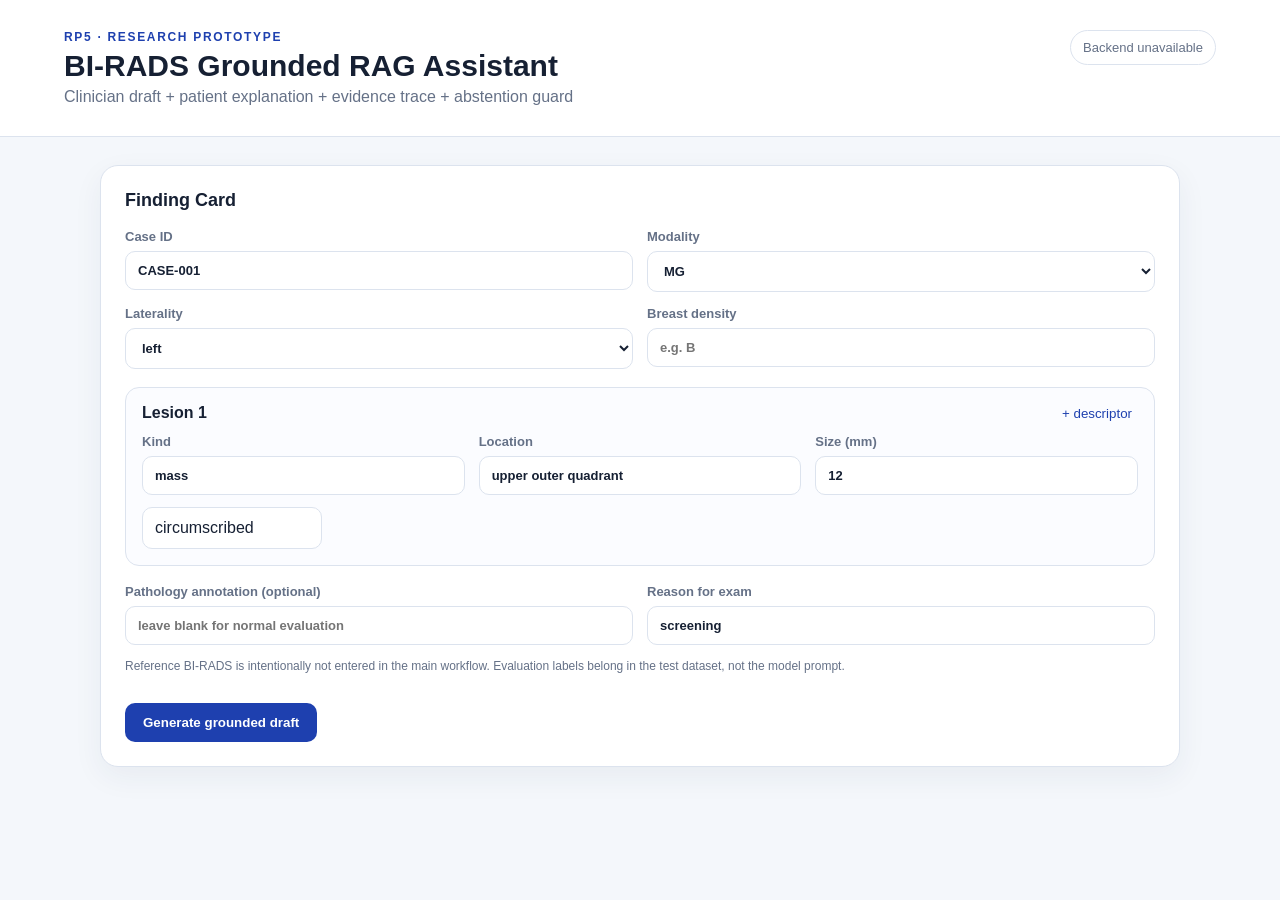
==== static/index.html @ a053dea3 "Initial project upload" ====
<!doctype html>
<html lang="en">
<head>
  <meta charset="utf-8">
  <meta name="viewport" content="width=device-width, initial-scale=1">
  <title>RP5 | BI-RADS Grounded RAG</title>
  <link rel="stylesheet" href="/static/styles.css">
</head>
<body>
<header class="topbar">
  <div>
    <div class="eyebrow">RP5 · RESEARCH PROTOTYPE</div>
    <h1>BI-RADS Grounded RAG Assistant</h1>
    <p>Clinician draft + patient explanation + evidence trace + abstention guard</p>
  </div>
  <div id="status" class="status">Checking backend…</div>
</header>

<main class="shell">
  <section class="panel">
    <div class="panel-title">Finding Card</div>
    <div class="grid two">
      <label>Case ID<input id="case_id" value="CASE-001"></label>
      <label>Modality<select id="modality"><option>MG</option><option>US</option><option>MRI</option></select></label>
      <label>Laterality<select id="laterality"><option>left</option><option>right</option><option>bilateral</option></select></label>
      <label>Breast density<input id="density" placeholder="e.g. B"></label>
    </div>
    <div class="lesion-card">
      <div class="lesion-head"><span>Lesion 1</span><button id="addDesc" type="button">+ descriptor</button></div>
      <div class="grid three">
        <label>Kind<input id="kind" value="mass"></label>
        <label>Location<input id="location" value="upper outer quadrant"></label>
        <label>Size (mm)<input id="size" type="number" step="0.1" value="12"></label>
      </div>
      <div id="descriptors" class="chips">
        <input class="desc" value="circumscribed">
      </div>
    </div>
    <div class="grid two">
      <label>Pathology annotation (optional)<input id="pathology" placeholder="leave blank for normal evaluation"></label>
      <label>Reason for exam<input id="reason" value="screening"></label>
    </div>
    <p class="hint">Reference BI-RADS is intentionally not entered in the main workflow. Evaluation labels belong in the test dataset, not the model prompt.</p>
    <button id="run" class="primary">Generate grounded draft</button>
  </section>

  <section id="result" class="panel hidden"></section>
</main>
<script src="/static/app.js"></script>
</body>
</html>
---- static/styles.css ----
:root{--bg:#f4f7fb;--panel:#fff;--ink:#162033;--muted:#657187;--border:#dce3ee;--accent:#1e40af;--danger:#b42318;--ok:#176b4b;--soft:#eef4ff}
*{box-sizing:border-box}body{margin:0;background:var(--bg);font-family:Inter,Segoe UI,Arial,sans-serif;color:var(--ink)}
.topbar{display:flex;justify-content:space-between;gap:24px;align-items:flex-start;padding:30px 5vw;background:#fff;border-bottom:1px solid var(--border)}
.eyebrow{font-size:12px;letter-spacing:.14em;color:var(--accent);font-weight:700}.topbar h1{margin:5px 0;font-size:30px}.topbar p{margin:0;color:var(--muted)}
.status{padding:9px 12px;border:1px solid var(--border);border-radius:999px;color:var(--muted);font-size:13px}.shell{max-width:1120px;margin:28px auto;padding:0 20px}.panel{background:var(--panel);border:1px solid var(--border);border-radius:18px;padding:24px;box-shadow:0 10px 30px rgba(35,54,86,.06);margin-bottom:20px}.panel-title{font-size:18px;font-weight:700;margin-bottom:18px}.grid{display:grid;gap:14px}.two{grid-template-columns:1fr 1fr}.three{grid-template-columns:1fr 1fr 1fr}label{display:flex;flex-direction:column;gap:7px;font-size:13px;color:var(--muted);font-weight:600}input,select{width:100%;padding:11px 12px;border:1px solid var(--border);border-radius:10px;font:inherit;color:var(--ink);background:#fff}.lesion-card{margin:18px 0;padding:16px;border:1px solid var(--border);border-radius:14px;background:#fbfcff}.lesion-head{display:flex;justify-content:space-between;align-items:center;margin-bottom:12px;font-weight:700}.lesion-head button{border:0;background:transparent;color:var(--accent);cursor:pointer}.chips{display:flex;gap:8px;flex-wrap:wrap;margin-top:12px}.chips .desc{width:180px}.hint{font-size:12px;line-height:1.5;color:var(--muted)}button.primary{margin-top:16px;padding:12px 18px;border:0;border-radius:10px;background:var(--accent);color:white;font-weight:700;cursor:pointer}.hidden{display:none}.result-grid{display:grid;grid-template-columns:1.1fr .9fr;gap:18px}.card{border:1px solid var(--border);border-radius:14px;padding:16px;background:#fff}.card h3{margin:0 0 10px;font-size:15px}.metric-row{display:grid;grid-template-columns:repeat(4,1fr);gap:10px;margin-bottom:18px}.metric{background:var(--soft);border-radius:12px;padding:12px}.metric span{display:block;font-size:11px;color:var(--muted)}.metric b{font-size:18px}.good{color:var(--ok)}.bad{color:var(--danger)}pre{white-space:pre-wrap;word-break:break-word;background:#0f172a;color:#e5eefc;padding:14px;border-radius:10px;font-size:12px;line-height:1.55;overflow:auto}.cite{padding:10px;border-left:3px solid var(--accent);background:#f7f9fd;margin-bottom:8px;border-radius:6px}.abstain{border:1px solid #f3c2be;background:#fff6f5}.abstain h2{color:var(--danger)}
@media (max-width:800px){.topbar{display:block}.status{margin-top:14px;display:inline-block}.two,.three,.result-grid,.metric-row{grid-template-columns:1fr}.topbar h1{font-size:24px}}
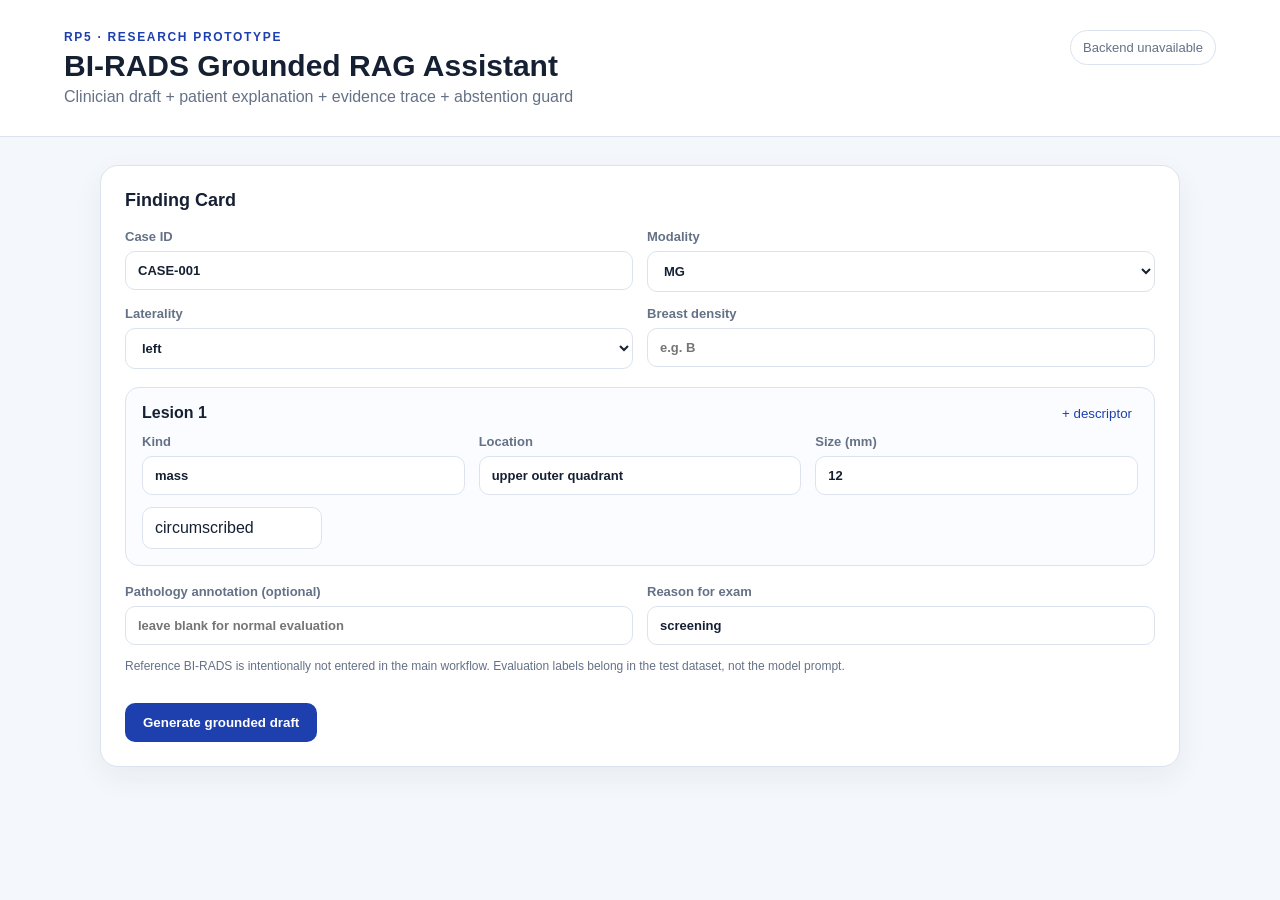
==== commit b5fbcff0: "adding the minor project" ====
--- a/static/index.html
+++ b/static/index.html
@@ -4,7 +4,7 @@
   <meta charset="utf-8">
   <meta name="viewport" content="width=device-width, initial-scale=1">
   <title>RP5 | BI-RADS Grounded RAG</title>
-  <link rel="stylesheet" href="/static/styles.css">
+  <link rel="stylesheet" href="/static/styles.css?v=2">
 </head>
 <body>
 <header class="topbar">
@@ -46,6 +46,6 @@
 
   <section id="result" class="panel hidden"></section>
 </main>
-<script src="/static/app.js"></script>
+<script src="/static/app.js?v=2"></script>
 </body>
 </html>
--- a/static/styles.css
+++ b/static/styles.css
@@ -1,6 +1,6 @@
-:root{--bg:#f4f7fb;--panel:#fff;--ink:#162033;--muted:#657187;--border:#dce3ee;--accent:#1e40af;--danger:#b42318;--ok:#176b4b;--soft:#eef4ff}
+:root{--bg:#f4f7fb;--panel:#fff;--ink:#162033;--muted:#657187;--border:#dce3ee;--accent:#1e40af;--danger:#b42318;--ok:#176b4b;--soft:#eef4ff;--warning:#b54708;--warning-bg:#fffaeb}
 *{box-sizing:border-box}body{margin:0;background:var(--bg);font-family:Inter,Segoe UI,Arial,sans-serif;color:var(--ink)}
 .topbar{display:flex;justify-content:space-between;gap:24px;align-items:flex-start;padding:30px 5vw;background:#fff;border-bottom:1px solid var(--border)}
 .eyebrow{font-size:12px;letter-spacing:.14em;color:var(--accent);font-weight:700}.topbar h1{margin:5px 0;font-size:30px}.topbar p{margin:0;color:var(--muted)}
-.status{padding:9px 12px;border:1px solid var(--border);border-radius:999px;color:var(--muted);font-size:13px}.shell{max-width:1120px;margin:28px auto;padding:0 20px}.panel{background:var(--panel);border:1px solid var(--border);border-radius:18px;padding:24px;box-shadow:0 10px 30px rgba(35,54,86,.06);margin-bottom:20px}.panel-title{font-size:18px;font-weight:700;margin-bottom:18px}.grid{display:grid;gap:14px}.two{grid-template-columns:1fr 1fr}.three{grid-template-columns:1fr 1fr 1fr}label{display:flex;flex-direction:column;gap:7px;font-size:13px;color:var(--muted);font-weight:600}input,select{width:100%;padding:11px 12px;border:1px solid var(--border);border-radius:10px;font:inherit;color:var(--ink);background:#fff}.lesion-card{margin:18px 0;padding:16px;border:1px solid var(--border);border-radius:14px;background:#fbfcff}.lesion-head{display:flex;justify-content:space-between;align-items:center;margin-bottom:12px;font-weight:700}.lesion-head button{border:0;background:transparent;color:var(--accent);cursor:pointer}.chips{display:flex;gap:8px;flex-wrap:wrap;margin-top:12px}.chips .desc{width:180px}.hint{font-size:12px;line-height:1.5;color:var(--muted)}button.primary{margin-top:16px;padding:12px 18px;border:0;border-radius:10px;background:var(--accent);color:white;font-weight:700;cursor:pointer}.hidden{display:none}.result-grid{display:grid;grid-template-columns:1.1fr .9fr;gap:18px}.card{border:1px solid var(--border);border-radius:14px;padding:16px;background:#fff}.card h3{margin:0 0 10px;font-size:15px}.metric-row{display:grid;grid-template-columns:repeat(4,1fr);gap:10px;margin-bottom:18px}.metric{background:var(--soft);border-radius:12px;padding:12px}.metric span{display:block;font-size:11px;color:var(--muted)}.metric b{font-size:18px}.good{color:var(--ok)}.bad{color:var(--danger)}pre{white-space:pre-wrap;word-break:break-word;background:#0f172a;color:#e5eefc;padding:14px;border-radius:10px;font-size:12px;line-height:1.55;overflow:auto}.cite{padding:10px;border-left:3px solid var(--accent);background:#f7f9fd;margin-bottom:8px;border-radius:6px}.abstain{border:1px solid #f3c2be;background:#fff6f5}.abstain h2{color:var(--danger)}
+.status{padding:9px 12px;border:1px solid var(--border);border-radius:999px;color:var(--muted);font-size:13px}.shell{max-width:1120px;margin:28px auto;padding:0 20px}.panel{background:var(--panel);border:1px solid var(--border);border-radius:18px;padding:24px;box-shadow:0 10px 30px rgba(35,54,86,.06);margin-bottom:20px}.panel-title{font-size:18px;font-weight:700;margin-bottom:18px}.grid{display:grid;gap:14px}.two{grid-template-columns:1fr 1fr}.three{grid-template-columns:1fr 1fr 1fr}label{display:flex;flex-direction:column;gap:7px;font-size:13px;color:var(--muted);font-weight:600}input,select{width:100%;padding:11px 12px;border:1px solid var(--border);border-radius:10px;font:inherit;color:var(--ink);background:#fff}.lesion-card{margin:18px 0;padding:16px;border:1px solid var(--border);border-radius:14px;background:#fbfcff}.lesion-head{display:flex;justify-content:space-between;align-items:center;margin-bottom:12px;font-weight:700}.lesion-head button{border:0;background:transparent;color:var(--accent);cursor:pointer}.chips{display:flex;gap:8px;flex-wrap:wrap;margin-top:12px}.chips .desc{width:180px}.hint{font-size:12px;line-height:1.5;color:var(--muted)}button.primary{margin-top:16px;padding:12px 18px;border:0;border-radius:10px;background:var(--accent);color:white;font-weight:700;cursor:pointer}.hidden{display:none}.result-grid{display:grid;grid-template-columns:1.1fr .9fr;gap:18px}.card{border:1px solid var(--border);border-radius:14px;padding:16px;background:#fff}.card h3{margin:0 0 10px;font-size:15px}.metric-row{display:grid;grid-template-columns:repeat(4,1fr);gap:10px;margin-bottom:18px}.metric{background:var(--soft);border-radius:12px;padding:12px;display:flex;flex-direction:column;justify-content:space-between}.metric span{display:block;font-size:11px;color:var(--muted)}.metric b{font-size:18px;margin:4px 0}.metric-sub{font-size:11px;color:var(--muted);line-height:1.3}.good{color:var(--ok)}.bad{color:var(--danger)}pre{white-space:pre-wrap;word-break:break-word;background:#0f172a;color:#e5eefc;padding:14px;border-radius:10px;font-size:12px;line-height:1.55;overflow:auto}.cite{padding:12px;border-left:3px solid var(--accent);background:#f7f9fd;margin-bottom:12px;border-radius:6px}.claim-text{font-size:13px;margin-bottom:8px}.cite-candidates{display:flex;flex-direction:column;gap:8px}.cite-row{background:#fff;padding:8px 10px;border:1px solid var(--border);border-radius:6px;font-size:12px}.cite-meta{display:flex;flex-wrap:wrap;align-items:center;gap:6px}.cite-snippet{margin-top:4px;color:var(--muted);font-style:italic;font-size:11px}.reason-tag{color:#475467;font-weight:550}.abstain{border:1px solid #f3c2be;background:#fff6f5;padding:16px;border-radius:12px}.abstain h2{color:var(--danger);margin-top:0}.warning-banner{background:var(--warning-bg);border:1px solid #fedf89;color:var(--warning);padding:14px 18px;border-radius:12px;margin-bottom:18px;font-size:13px}.warning-banner ul{margin:6px 0 0;padding-left:20px}.warn-section{margin-top:10px;font-size:13px;color:var(--danger)}.badge{display:inline-block;padding:2px 8px;border-radius:999px;font-size:11px;font-weight:700}.badge-supported{background:#ecfdf3;color:var(--ok);border:1px solid #a6f4c5}.badge-unsupported{background:#fef3f2;color:var(--danger);border:1px solid #fecdca}.badge-uncertain{background:#fffaeb;color:var(--warning);border:1px solid #fedf89}.review-badge{background:#fff4ed;color:#b93815;border:1px solid #fed7aa;margin-top:3px}.ok-badge{background:#ecfdf3;color:var(--ok);border:1px solid #a6f4c5}.patient-card{border-left:4px solid var(--accent)}.patient-failed{border-left:4px solid var(--danger);background:#fffbfa}.patient-text{font-size:14px;line-height:1.6;margin:8px 0}.section-desc{font-size:12px;color:var(--muted);margin:0 0 10px}
 @media (max-width:800px){.topbar{display:block}.status{margin-top:14px;display:inline-block}.two,.three,.result-grid,.metric-row{grid-template-columns:1fr}.topbar h1{font-size:24px}}
